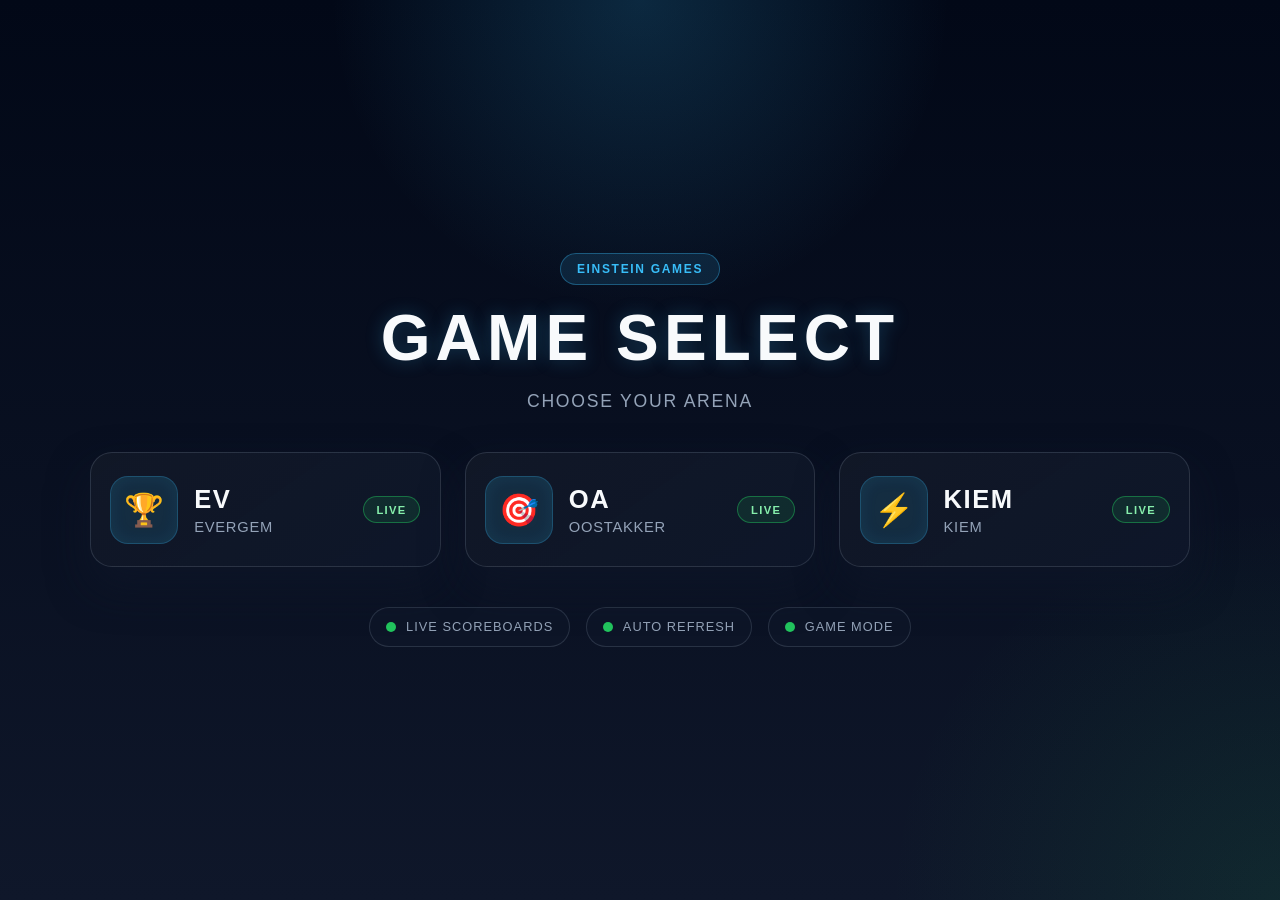
==== index-redesign.html @ 12ef720b "Add redesigned index and scores pages with updated styles and functionality" ====
<!DOCTYPE html>
<html lang="en">
<head>
    <meta charset="UTF-8">
    <meta name="viewport" content="width=device-width, initial-scale=1.0">
    <title>Einstein Games - Arena Select</title>
    <style>
        :root {
            --bg-color: #0f172a;
            --bg-deep: #020817;
            --card-bg: #111827;
            --panel-bg: rgba(15, 23, 42, 0.8);
            --text-main: #f8fafc;
            --text-muted: #94a3b8;
            --accent: #38bdf8;
            --accent-strong: #0ea5e9;
            --green: #22c55e;
            --gold: #fbbf24;
            --shadow: rgba(15, 23, 42, 0.6);
            --border: rgba(148, 163, 184, 0.2);
        }

        * { box-sizing: border-box; }

        body {
            margin: 0;
            min-height: 100vh;
            font-family: 'Segoe UI', Tahoma, Geneva, Verdana, sans-serif;
            background:
                radial-gradient(circle at top, rgba(56, 189, 248, 0.18), transparent 28%),
                radial-gradient(circle at bottom right, rgba(34, 197, 94, 0.1), transparent 25%),
                linear-gradient(180deg, var(--bg-deep), var(--bg-color));
            color: var(--text-main);
            display: flex;
            justify-content: center;
            align-items: center;
            padding: 2rem 1rem;
        }

        .page-shell {
            width: min(1100px, 100%);
        }

        .top-banner {
            text-align: center;
            margin-bottom: 2rem;
        }

        .eyebrow {
            display: inline-block;
            padding: 0.5rem 1rem;
            border-radius: 999px;
            background: rgba(56, 189, 248, 0.12);
            border: 1px solid rgba(56, 189, 248, 0.35);
            color: var(--accent);
            font-size: 0.75rem;
            font-weight: 700;
            letter-spacing: 0.14em;
            text-transform: uppercase;
            margin-bottom: 1rem;
        }

        h1 {
            margin: 0;
            font-size: clamp(2.5rem, 5vw, 5rem);
            letter-spacing: 0.08em;
            text-transform: uppercase;
            color: var(--text-main);
            text-shadow: 0 0 18px rgba(56, 189, 248, 0.25);
        }

        .subtitle {
            margin: 1rem auto 0;
            color: var(--text-muted);
            font-size: 1.1rem;
            letter-spacing: 0.1em;
            text-transform: uppercase;
        }

        .menu-container {
            display: grid;
            grid-template-columns: repeat(auto-fit, minmax(230px, 1fr));
            gap: 1.5rem;
            margin-top: 2.5rem;
        }

        .menu-card {
            position: relative;
            display: flex;
            align-items: center;
            gap: 1rem;
            background: linear-gradient(145deg, rgba(17, 24, 39, 0.98), rgba(15, 23, 42, 0.9));
            border: 1px solid var(--border);
            border-radius: 22px;
            padding: 1.4rem 1.2rem;
            text-decoration: none;
            color: var(--text-main);
            box-shadow: 0 20px 40px var(--shadow);
            overflow: hidden;
            transition: transform 0.2s ease, border-color 0.2s ease, box-shadow 0.2s ease;
        }

        .menu-card::before {
            content: "";
            position: absolute;
            inset: 0;
            background: linear-gradient(135deg, rgba(56, 189, 248, 0.12), transparent 45%, rgba(34, 197, 94, 0.08));
            opacity: 0;
            transition: opacity 0.2s ease;
        }

        .menu-card:hover {
            transform: translateY(-7px) scale(1.02);
            border-color: rgba(56, 189, 248, 0.65);
            box-shadow: 0 25px 45px rgba(14, 165, 233, 0.18);
        }

        .menu-card:hover::before {
            opacity: 1;
        }

        .card-icon {
            position: relative;
            z-index: 1;
            width: 68px;
            height: 68px;
            border-radius: 18px;
            display: grid;
            place-items: center;
            background: rgba(56, 189, 248, 0.13);
            border: 1px solid rgba(56, 189, 248, 0.25);
            font-size: 2rem;
            box-shadow: inset 0 0 18px rgba(56, 189, 248, 0.08);
        }

        .card-body {
            position: relative;
            z-index: 1;
            flex: 1;
        }

        .card-body h2 {
            margin: 0;
            font-size: clamp(1.6rem, 2vw, 2rem);
            letter-spacing: 0.06em;
            text-transform: uppercase;
        }

        .card-body p {
            margin: 0.35rem 0 0;
            color: var(--text-muted);
            font-size: 0.92rem;
            letter-spacing: 0.05em;
            text-transform: uppercase;
        }

        .card-tag {
            position: relative;
            z-index: 1;
            padding: 0.4rem 0.8rem;
            border-radius: 999px;
            background: rgba(34, 197, 94, 0.12);
            border: 1px solid rgba(34, 197, 94, 0.45);
            color: #86efac;
            font-size: 0.7rem;
            font-weight: 700;
            letter-spacing: 0.12em;
            text-transform: uppercase;
        }

        .status-row {
            margin-top: 2.5rem;
            display: flex;
            justify-content: center;
            gap: 1rem;
            flex-wrap: wrap;
        }

        .tiny-pill {
            display: inline-flex;
            align-items: center;
            gap: 0.6rem;
            background: rgba(15, 23, 42, 0.7);
            border: 1px solid var(--border);
            border-radius: 999px;
            padding: 0.7rem 1rem;
            color: var(--text-muted);
            font-size: 0.8rem;
            letter-spacing: 0.08em;
            text-transform: uppercase;
        }

        .tiny-pill .dot {
            width: 10px;
            height: 10px;
            border-radius: 50%;
            background: var(--green);
            box-shadow: 0 0 0 0 rgba(34, 197, 94, 0.7);
            animation: pulse 1.8s infinite;
        }

        @keyframes pulse {
            0% { box-shadow: 0 0 0 0 rgba(34, 197, 94, 0.7); }
            70% { box-shadow: 0 0 0 12px rgba(34, 197, 94, 0); }
            100% { box-shadow: 0 0 0 0 rgba(34, 197, 94, 0); }
        }

        @media (max-width: 640px) {
            .menu-card {
                padding: 1rem;
            }

            .card-icon {
                width: 58px;
                height: 58px;
                font-size: 1.7rem;
            }
        }
    </style>
</head>
<body>
    <div class="page-shell">
        <div class="top-banner">
            <div class="eyebrow">Einstein Games</div>
            <h1>Game Select</h1>
            <p class="subtitle">Choose your arena</p>
        </div>

        <div class="menu-container">
            <a href="scores_ev_redesign.html" class="menu-card">
                <div class="card-icon">🏆</div>
                <div class="card-body">
                    <h2>EV</h2>
                    <p>Evergem</p>
                </div>
                <span class="card-tag">Live</span>
            </a>

            <a href="scores_oa.html" class="menu-card">
                <div class="card-icon">🎯</div>
                <div class="card-body">
                    <h2>OA</h2>
                    <p>Oostakker</p>
                </div>
                <span class="card-tag">Live</span>
            </a>

            <a href="scores_kiem.html" class="menu-card">
                <div class="card-icon">⚡</div>
                <div class="card-body">
                    <h2>Kiem</h2>
                    <p>Kiem</p>
                </div>
                <span class="card-tag">Live</span>
            </a>
        </div>

        <div class="status-row">
            <div class="tiny-pill"><span class="dot"></span>Live scoreboards</div>
            <div class="tiny-pill"><span class="dot"></span>Auto refresh</div>
            <div class="tiny-pill"><span class="dot"></span>Game mode</div>
        </div>
    </div>
</body>
</html>
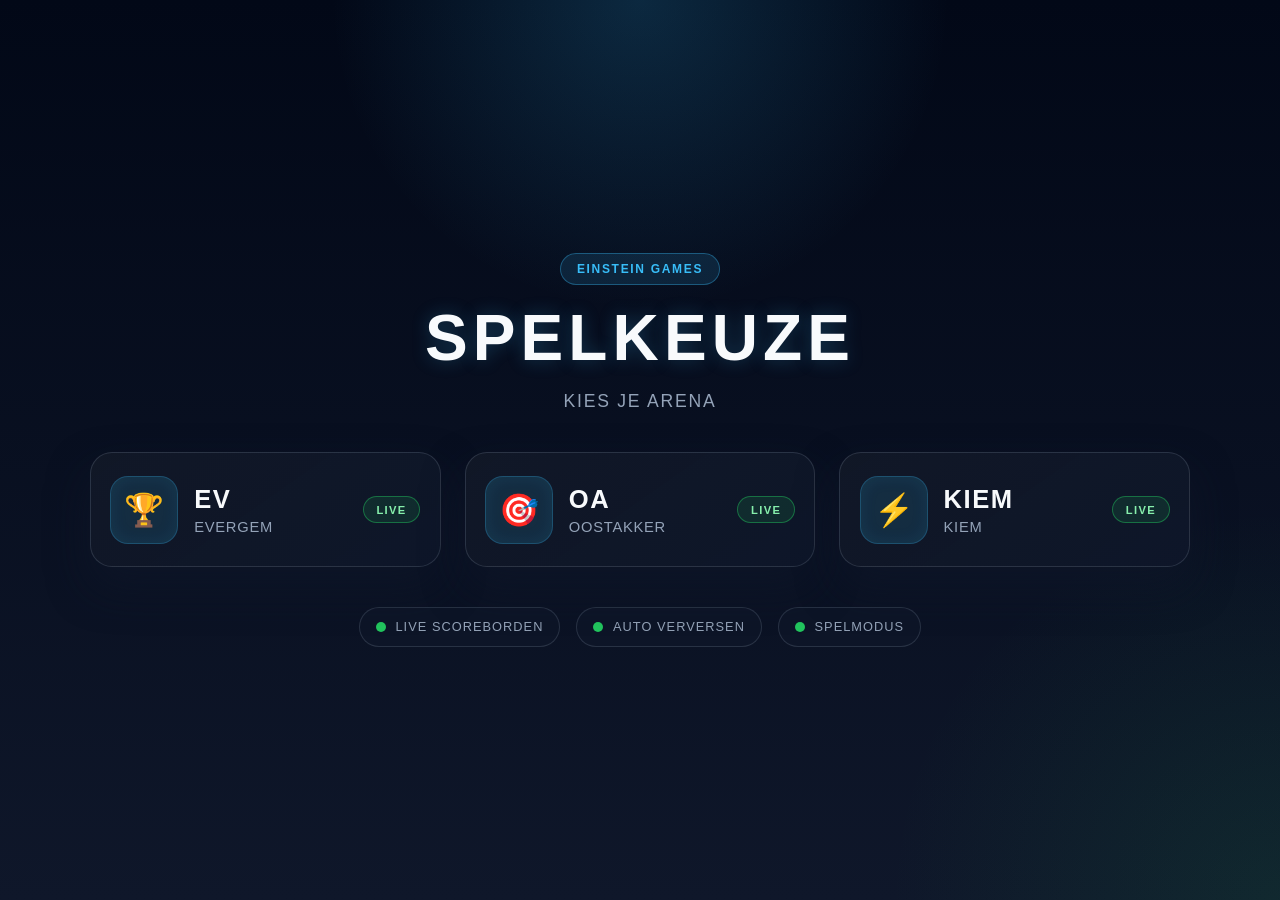
==== commit ae8ec520: "Add redesign styles and update scoreboard HTML files - Created a new CSS file `redesign.css` with up" ====
--- a/index-redesign.html
+++ b/index-redesign.html
@@ -4,226 +4,14 @@
     <meta charset="UTF-8">
     <meta name="viewport" content="width=device-width, initial-scale=1.0">
     <title>Einstein Games - Arena Select</title>
-    <style>
-        :root {
-            --bg-color: #0f172a;
-            --bg-deep: #020817;
-            --card-bg: #111827;
-            --panel-bg: rgba(15, 23, 42, 0.8);
-            --text-main: #f8fafc;
-            --text-muted: #94a3b8;
-            --accent: #38bdf8;
-            --accent-strong: #0ea5e9;
-            --green: #22c55e;
-            --gold: #fbbf24;
-            --shadow: rgba(15, 23, 42, 0.6);
-            --border: rgba(148, 163, 184, 0.2);
-        }
-
-        * { box-sizing: border-box; }
-
-        body {
-            margin: 0;
-            min-height: 100vh;
-            font-family: 'Segoe UI', Tahoma, Geneva, Verdana, sans-serif;
-            background:
-                radial-gradient(circle at top, rgba(56, 189, 248, 0.18), transparent 28%),
-                radial-gradient(circle at bottom right, rgba(34, 197, 94, 0.1), transparent 25%),
-                linear-gradient(180deg, var(--bg-deep), var(--bg-color));
-            color: var(--text-main);
-            display: flex;
-            justify-content: center;
-            align-items: center;
-            padding: 2rem 1rem;
-        }
-
-        .page-shell {
-            width: min(1100px, 100%);
-        }
-
-        .top-banner {
-            text-align: center;
-            margin-bottom: 2rem;
-        }
-
-        .eyebrow {
-            display: inline-block;
-            padding: 0.5rem 1rem;
-            border-radius: 999px;
-            background: rgba(56, 189, 248, 0.12);
-            border: 1px solid rgba(56, 189, 248, 0.35);
-            color: var(--accent);
-            font-size: 0.75rem;
-            font-weight: 700;
-            letter-spacing: 0.14em;
-            text-transform: uppercase;
-            margin-bottom: 1rem;
-        }
-
-        h1 {
-            margin: 0;
-            font-size: clamp(2.5rem, 5vw, 5rem);
-            letter-spacing: 0.08em;
-            text-transform: uppercase;
-            color: var(--text-main);
-            text-shadow: 0 0 18px rgba(56, 189, 248, 0.25);
-        }
-
-        .subtitle {
-            margin: 1rem auto 0;
-            color: var(--text-muted);
-            font-size: 1.1rem;
-            letter-spacing: 0.1em;
-            text-transform: uppercase;
-        }
-
-        .menu-container {
-            display: grid;
-            grid-template-columns: repeat(auto-fit, minmax(230px, 1fr));
-            gap: 1.5rem;
-            margin-top: 2.5rem;
-        }
-
-        .menu-card {
-            position: relative;
-            display: flex;
-            align-items: center;
-            gap: 1rem;
-            background: linear-gradient(145deg, rgba(17, 24, 39, 0.98), rgba(15, 23, 42, 0.9));
-            border: 1px solid var(--border);
-            border-radius: 22px;
-            padding: 1.4rem 1.2rem;
-            text-decoration: none;
-            color: var(--text-main);
-            box-shadow: 0 20px 40px var(--shadow);
-            overflow: hidden;
-            transition: transform 0.2s ease, border-color 0.2s ease, box-shadow 0.2s ease;
-        }
-
-        .menu-card::before {
-            content: "";
-            position: absolute;
-            inset: 0;
-            background: linear-gradient(135deg, rgba(56, 189, 248, 0.12), transparent 45%, rgba(34, 197, 94, 0.08));
-            opacity: 0;
-            transition: opacity 0.2s ease;
-        }
-
-        .menu-card:hover {
-            transform: translateY(-7px) scale(1.02);
-            border-color: rgba(56, 189, 248, 0.65);
-            box-shadow: 0 25px 45px rgba(14, 165, 233, 0.18);
-        }
-
-        .menu-card:hover::before {
-            opacity: 1;
-        }
-
-        .card-icon {
-            position: relative;
-            z-index: 1;
-            width: 68px;
-            height: 68px;
-            border-radius: 18px;
-            display: grid;
-            place-items: center;
-            background: rgba(56, 189, 248, 0.13);
-            border: 1px solid rgba(56, 189, 248, 0.25);
-            font-size: 2rem;
-            box-shadow: inset 0 0 18px rgba(56, 189, 248, 0.08);
-        }
-
-        .card-body {
-            position: relative;
-            z-index: 1;
-            flex: 1;
-        }
-
-        .card-body h2 {
-            margin: 0;
-            font-size: clamp(1.6rem, 2vw, 2rem);
-            letter-spacing: 0.06em;
-            text-transform: uppercase;
-        }
-
-        .card-body p {
-            margin: 0.35rem 0 0;
-            color: var(--text-muted);
-            font-size: 0.92rem;
-            letter-spacing: 0.05em;
-            text-transform: uppercase;
-        }
-
-        .card-tag {
-            position: relative;
-            z-index: 1;
-            padding: 0.4rem 0.8rem;
-            border-radius: 999px;
-            background: rgba(34, 197, 94, 0.12);
-            border: 1px solid rgba(34, 197, 94, 0.45);
-            color: #86efac;
-            font-size: 0.7rem;
-            font-weight: 700;
-            letter-spacing: 0.12em;
-            text-transform: uppercase;
-        }
-
-        .status-row {
-            margin-top: 2.5rem;
-            display: flex;
-            justify-content: center;
-            gap: 1rem;
-            flex-wrap: wrap;
-        }
-
-        .tiny-pill {
-            display: inline-flex;
-            align-items: center;
-            gap: 0.6rem;
-            background: rgba(15, 23, 42, 0.7);
-            border: 1px solid var(--border);
-            border-radius: 999px;
-            padding: 0.7rem 1rem;
-            color: var(--text-muted);
-            font-size: 0.8rem;
-            letter-spacing: 0.08em;
-            text-transform: uppercase;
-        }
-
-        .tiny-pill .dot {
-            width: 10px;
-            height: 10px;
-            border-radius: 50%;
-            background: var(--green);
-            box-shadow: 0 0 0 0 rgba(34, 197, 94, 0.7);
-            animation: pulse 1.8s infinite;
-        }
-
-        @keyframes pulse {
-            0% { box-shadow: 0 0 0 0 rgba(34, 197, 94, 0.7); }
-            70% { box-shadow: 0 0 0 12px rgba(34, 197, 94, 0); }
-            100% { box-shadow: 0 0 0 0 rgba(34, 197, 94, 0); }
-        }
-
-        @media (max-width: 640px) {
-            .menu-card {
-                padding: 1rem;
-            }
-
-            .card-icon {
-                width: 58px;
-                height: 58px;
-                font-size: 1.7rem;
-            }
-        }
-    </style>
+    <link rel="stylesheet" href="redesign.css">
 </head>
-<body>
+<body class="home-page">
     <div class="page-shell">
         <div class="top-banner">
             <div class="eyebrow">Einstein Games</div>
-            <h1>Game Select</h1>
-            <p class="subtitle">Choose your arena</p>
+            <h1>Spelkeuze</h1>
+            <p class="subtitle">Kies je arena</p>
         </div>
 
         <div class="menu-container">
@@ -236,7 +24,7 @@
                 <span class="card-tag">Live</span>
             </a>
 
-            <a href="scores_oa.html" class="menu-card">
+            <a href="scores_oa_redesign.html" class="menu-card">
                 <div class="card-icon">🎯</div>
                 <div class="card-body">
                     <h2>OA</h2>
@@ -245,7 +33,7 @@
                 <span class="card-tag">Live</span>
             </a>
 
-            <a href="scores_kiem.html" class="menu-card">
+            <a href="scores_kiem_redesign.html" class="menu-card">
                 <div class="card-icon">⚡</div>
                 <div class="card-body">
                     <h2>Kiem</h2>
@@ -256,9 +44,9 @@
         </div>
 
         <div class="status-row">
-            <div class="tiny-pill"><span class="dot"></span>Live scoreboards</div>
-            <div class="tiny-pill"><span class="dot"></span>Auto refresh</div>
-            <div class="tiny-pill"><span class="dot"></span>Game mode</div>
+            <div class="tiny-pill"><span class="dot"></span>Live scoreborden</div>
+            <div class="tiny-pill"><span class="dot"></span>Auto verversen</div>
+            <div class="tiny-pill"><span class="dot"></span>Spelmodus</div>
         </div>
     </div>
 </body>
--- a/redesign.css
+++ b/redesign.css
@@ -0,0 +1,447 @@
+:root {
+    --bg: #020817;
+    --bg-2: #0f172a;
+    --bg-color: #0f172a;
+    --bg-deep: #020817;
+    --card-bg: #111827;
+    --panel-bg: rgba(15, 23, 42, 0.8);
+    --text-main: #f8fafc;
+    --text-muted: #94a3b8;
+    --text: #e2e8f0;
+    --accent: #38bdf8;
+    --accent-strong: #0ea5e9;
+    --accent-2: #0ea5e9;
+    --green: #22c55e;
+    --success: #22c55e;
+    --gold: #fbbf24;
+    --silver: #cbd5e1;
+    --bronze: #f59e0b;
+    --danger: #ef4444;
+    --shadow: rgba(15, 23, 42, 0.6);
+    --border: rgba(148, 163, 184, 0.2);
+}
+
+* {
+    box-sizing: border-box;
+}
+
+body {
+    margin: 0;
+    min-height: 100vh;
+    font-family: 'Segoe UI', Tahoma, Geneva, Verdana, sans-serif;
+    background:
+        radial-gradient(circle at top, rgba(56, 189, 248, 0.18), transparent 28%),
+        radial-gradient(circle at bottom right, rgba(34, 197, 94, 0.1), transparent 25%),
+        linear-gradient(180deg, var(--bg-deep), var(--bg-color));
+    color: var(--text-main);
+}
+
+body.home-page {
+    display: flex;
+    justify-content: center;
+    align-items: center;
+    padding: 2rem 1rem;
+}
+
+body.scoreboard-page {
+    padding: 2rem 1rem;
+}
+
+.page-shell {
+    width: min(1100px, 100%);
+}
+
+.top-banner {
+    text-align: center;
+    margin-bottom: 2rem;
+}
+
+.eyebrow {
+    display: inline-block;
+    padding: 0.5rem 1rem;
+    border-radius: 999px;
+    background: rgba(56, 189, 248, 0.12);
+    border: 1px solid rgba(56, 189, 248, 0.35);
+    color: var(--accent);
+    font-size: 0.75rem;
+    font-weight: 700;
+    letter-spacing: 0.14em;
+    text-transform: uppercase;
+    margin-bottom: 1rem;
+}
+
+h1 {
+    margin: 0;
+    font-size: clamp(2.5rem, 5vw, 5rem);
+    letter-spacing: 0.08em;
+    text-transform: uppercase;
+    color: var(--text-main);
+    text-shadow: 0 0 18px rgba(56, 189, 248, 0.25);
+}
+
+.subtitle {
+    margin: 1rem auto 0;
+    color: var(--text-muted);
+    font-size: 1.1rem;
+    letter-spacing: 0.1em;
+    text-transform: uppercase;
+}
+
+.menu-container {
+    display: grid;
+    grid-template-columns: repeat(auto-fit, minmax(230px, 1fr));
+    gap: 1.5rem;
+    margin-top: 2.5rem;
+}
+
+.menu-card {
+    position: relative;
+    display: flex;
+    align-items: center;
+    gap: 1rem;
+    background: linear-gradient(145deg, rgba(17, 24, 39, 0.98), rgba(15, 23, 42, 0.9));
+    border: 1px solid var(--border);
+    border-radius: 22px;
+    padding: 1.4rem 1.2rem;
+    text-decoration: none;
+    color: var(--text-main);
+    box-shadow: 0 20px 40px var(--shadow);
+    overflow: hidden;
+    transition: transform 0.2s ease, border-color 0.2s ease, box-shadow 0.2s ease;
+}
+
+.menu-card::before {
+    content: "";
+    position: absolute;
+    inset: 0;
+    background: linear-gradient(135deg, rgba(56, 189, 248, 0.12), transparent 45%, rgba(34, 197, 94, 0.08));
+    opacity: 0;
+    transition: opacity 0.2s ease;
+}
+
+.menu-card:hover {
+    transform: translateY(-7px) scale(1.02);
+    border-color: rgba(56, 189, 248, 0.65);
+    box-shadow: 0 25px 45px rgba(14, 165, 233, 0.18);
+}
+
+.menu-card:hover::before {
+    opacity: 1;
+}
+
+.card-icon {
+    position: relative;
+    z-index: 1;
+    width: 68px;
+    height: 68px;
+    border-radius: 18px;
+    display: grid;
+    place-items: center;
+    background: rgba(56, 189, 248, 0.13);
+    border: 1px solid rgba(56, 189, 248, 0.25);
+    font-size: 2rem;
+    box-shadow: inset 0 0 18px rgba(56, 189, 248, 0.08);
+}
+
+.card-body {
+    position: relative;
+    z-index: 1;
+    flex: 1;
+}
+
+.card-body h2 {
+    margin: 0;
+    font-size: clamp(1.6rem, 2vw, 2rem);
+    letter-spacing: 0.06em;
+    text-transform: uppercase;
+}
+
+.card-body p {
+    margin: 0.35rem 0 0;
+    color: var(--text-muted);
+    font-size: 0.92rem;
+    letter-spacing: 0.05em;
+    text-transform: uppercase;
+}
+
+.card-tag {
+    position: relative;
+    z-index: 1;
+    padding: 0.4rem 0.8rem;
+    border-radius: 999px;
+    background: rgba(34, 197, 94, 0.12);
+    border: 1px solid rgba(34, 197, 94, 0.45);
+    color: #86efac;
+    font-size: 0.7rem;
+    font-weight: 700;
+    letter-spacing: 0.12em;
+    text-transform: uppercase;
+}
+
+.status-row {
+    margin-top: 2.5rem;
+    display: flex;
+    justify-content: center;
+    gap: 1rem;
+    flex-wrap: wrap;
+}
+
+.tiny-pill {
+    display: inline-flex;
+    align-items: center;
+    gap: 0.6rem;
+    background: rgba(15, 23, 42, 0.7);
+    border: 1px solid var(--border);
+    border-radius: 999px;
+    padding: 0.7rem 1rem;
+    color: var(--text-muted);
+    font-size: 0.8rem;
+    letter-spacing: 0.08em;
+    text-transform: uppercase;
+}
+
+.tiny-pill .dot {
+    width: 10px;
+    height: 10px;
+    border-radius: 50%;
+    background: var(--green);
+    box-shadow: 0 0 0 0 rgba(34, 197, 94, 0.7);
+    animation: pulse 1.8s infinite;
+}
+
+.page {
+    width: min(920px, 100%);
+    margin: 0 auto;
+}
+
+.topbar {
+    display: flex;
+    justify-content: space-between;
+    align-items: center;
+    gap: 1rem;
+    margin-bottom: 1rem;
+    flex-wrap: wrap;
+}
+
+.back-btn {
+    color: var(--accent);
+    text-decoration: none;
+    font-weight: 700;
+    letter-spacing: 0.04em;
+}
+
+.back-btn:hover {
+    text-decoration: underline;
+}
+
+.live-status {
+    display: inline-flex;
+    align-items: center;
+    gap: 0.6rem;
+    padding: 0.5rem 0.8rem;
+    border-radius: 999px;
+    background: rgba(17, 24, 39, 0.8);
+    border: 1px solid rgba(148,163,184,0.25);
+    color: var(--muted);
+    font-size: 0.8rem;
+    text-transform: uppercase;
+    letter-spacing: 0.12em;
+}
+
+.pulse-dot {
+    width: 10px;
+    height: 10px;
+    border-radius: 50%;
+    background: var(--success);
+    box-shadow: 0 0 0 0 rgba(34,197,94,0.7);
+    animation: pulse 1.8s infinite;
+}
+
+.timer-bar-container {
+    width: 100%;
+    height: 5px;
+    background: rgba(255,255,255,0.08);
+    border-radius: 999px;
+    overflow: hidden;
+    margin-bottom: 1.5rem;
+}
+
+.timer-bar {
+    height: 100%;
+    width: 100%;
+    background: linear-gradient(90deg, var(--accent), var(--accent-2));
+    transition: width 1s linear;
+}
+
+.header-box {
+    padding: 1.5rem 1rem 0;
+    text-align: center;
+}
+
+.header-box .eyebrow {
+    display: inline-block;
+    margin-bottom: 0.8rem;
+    padding: 0.45rem 0.9rem;
+    border-radius: 999px;
+    background: rgba(56,189,248,0.08);
+    border: 1px solid rgba(56,189,248,0.25);
+    color: var(--accent);
+    font-size: 0.72rem;
+    font-weight: 700;
+    letter-spacing: 0.16em;
+    text-transform: uppercase;
+}
+
+.header-box h1 {
+    margin: 0;
+    font-size: clamp(2.2rem, 4vw, 4rem);
+    letter-spacing: 0.08em;
+    text-transform: uppercase;
+    color: var(--text);
+    text-shadow: none;
+}
+
+.header-box .subtitle {
+    margin: 0.8rem 0 2rem;
+    color: var(--muted);
+    letter-spacing: 0.14em;
+    text-transform: uppercase;
+    font-size: 0.85rem;
+}
+
+.stats-grid {
+    display: grid;
+    grid-template-columns: repeat(auto-fit, minmax(180px, 1fr));
+    gap: 1rem;
+    margin-bottom: 1.5rem;
+}
+
+.stat-card {
+    background: linear-gradient(145deg, rgba(17,24,39,0.95), rgba(15,23,42,0.9));
+    border: 1px solid rgba(148,163,184,0.18);
+    border-radius: 18px;
+    padding: 1rem 1.2rem;
+    box-shadow: 0 16px 36px rgba(0,0,0,0.2);
+}
+
+.stat-label {
+    color: var(--muted);
+    font-size: 0.72rem;
+    letter-spacing: 0.12em;
+    text-transform: uppercase;
+}
+
+.stat-value {
+    margin-top: 0.45rem;
+    font-size: clamp(1.6rem, 3vw, 2.3rem);
+    font-weight: 800;
+    color: var(--accent);
+}
+
+.leaderboard {
+    background: rgba(15, 23, 42, 0.75);
+    border: 1px solid rgba(148,163,184,0.2);
+    border-radius: 22px;
+    overflow: hidden;
+    box-shadow: 0 28px 50px rgba(0,0,0,0.25);
+}
+
+.header-row {
+    display: flex;
+    align-items: center;
+    background: rgba(2, 8, 23, 0.65);
+    color: var(--muted);
+    font-weight: 700;
+    letter-spacing: 0.08em;
+    text-transform: uppercase;
+    padding: 1rem 1.4rem;
+    border-bottom: 1px solid rgba(148,163,184,0.12);
+}
+
+.row {
+    display: flex;
+    align-items: center;
+    gap: 0.75rem;
+    padding: 1rem 1.4rem;
+    border-bottom: 1px solid rgba(148,163,184,0.08);
+    transition: background 0.2s ease, transform 0.2s ease;
+}
+
+.row:hover {
+    background: rgba(255,255,255,0.02);
+    transform: translateX(3px);
+}
+
+.row:last-child {
+    border-bottom: none;
+}
+
+.col-rank {
+    flex: 0 0 72px;
+    font-size: 1.3rem;
+    font-weight: 800;
+    color: var(--muted);
+}
+
+.col-class {
+    flex: 1;
+    font-size: 1.15rem;
+    font-weight: 700;
+}
+
+.col-score {
+    flex: 0 0 120px;
+    text-align: right;
+    font-weight: 800;
+    font-size: 1.2rem;
+    color: var(--accent);
+}
+
+.rank-1 .col-rank { color: var(--gold); }
+.rank-2 .col-rank { color: var(--silver); }
+.rank-3 .col-rank { color: var(--bronze); }
+
+.rank-1 {
+    background: linear-gradient(90deg, rgba(251,191,36,0.08), transparent 60%);
+}
+
+.rank-2 {
+    background: linear-gradient(90deg, rgba(148,163,184,0.08), transparent 60%);
+}
+
+.rank-3 {
+    background: linear-gradient(90deg, rgba(245,158,11,0.08), transparent 60%);
+}
+
+.loading, .error {
+    padding: 2rem 1rem;
+    text-align: center;
+    color: var(--muted);
+}
+
+@keyframes pulse {
+    0% { box-shadow: 0 0 0 0 rgba(34, 197, 94, 0.7); }
+    70% { box-shadow: 0 0 0 12px rgba(34, 197, 94, 0); }
+    100% { box-shadow: 0 0 0 0 rgba(34, 197, 94, 0); }
+}
+
+@media (max-width: 640px) {
+    .menu-card {
+        padding: 1rem;
+    }
+
+    .card-icon {
+        width: 58px;
+        height: 58px;
+        font-size: 1.7rem;
+    }
+
+    .col-score {
+        flex-basis: 90px;
+    }
+
+    .header-row, .row {
+        padding-left: 1rem;
+        padding-right: 1rem;
+    }
+}
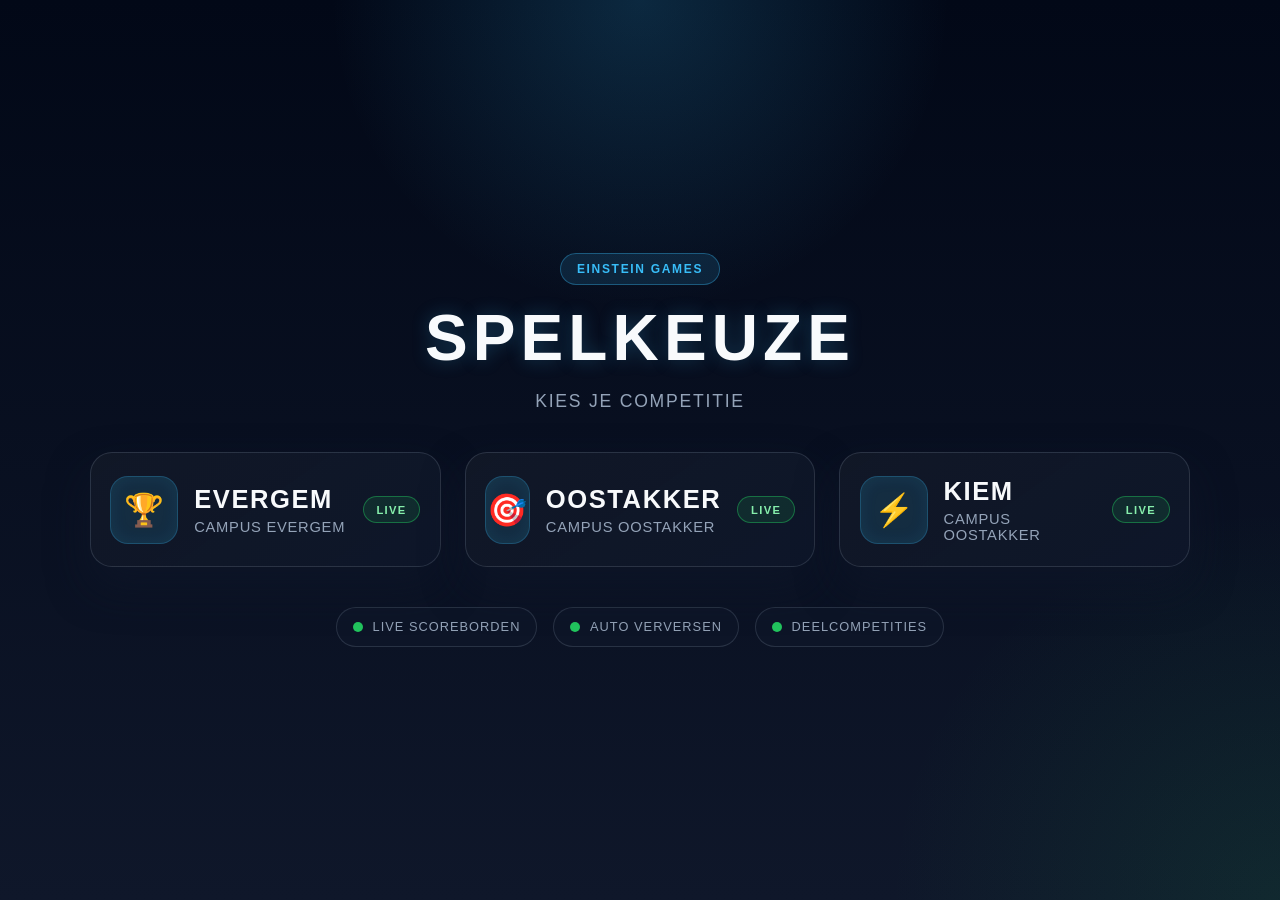
==== commit 2e35c3d0: "Update subtitles and campus descriptions in index redesign" ====
--- a/index-redesign.html
+++ b/index-redesign.html
@@ -11,15 +11,15 @@
         <div class="top-banner">
             <div class="eyebrow">Einstein Games</div>
             <h1>Spelkeuze</h1>
-            <p class="subtitle">Kies je arena</p>
+            <p class="subtitle">Kies je competitie</p>
         </div>
 
         <div class="menu-container">
             <a href="scores_ev_redesign.html" class="menu-card">
                 <div class="card-icon">🏆</div>
                 <div class="card-body">
-                    <h2>EV</h2>
-                    <p>Evergem</p>
+                    <h2>Evergem</h2>
+                    <p>campus Evergem</p>
                 </div>
                 <span class="card-tag">Live</span>
             </a>
@@ -27,8 +27,8 @@
             <a href="scores_oa_redesign.html" class="menu-card">
                 <div class="card-icon">🎯</div>
                 <div class="card-body">
-                    <h2>OA</h2>
-                    <p>Oostakker</p>
+                    <h2>Oostakker</h2>
+                    <p>campus Oostakker</p>
                 </div>
                 <span class="card-tag">Live</span>
             </a>
@@ -37,7 +37,7 @@
                 <div class="card-icon">⚡</div>
                 <div class="card-body">
                     <h2>Kiem</h2>
-                    <p>Kiem</p>
+                    <p>campus Oostakker</p>
                 </div>
                 <span class="card-tag">Live</span>
             </a>
@@ -46,7 +46,7 @@
         <div class="status-row">
             <div class="tiny-pill"><span class="dot"></span>Live scoreborden</div>
             <div class="tiny-pill"><span class="dot"></span>Auto verversen</div>
-            <div class="tiny-pill"><span class="dot"></span>Spelmodus</div>
+            <div class="tiny-pill"><span class="dot"></span>Deelcompetities</div>
         </div>
     </div>
 </body>
